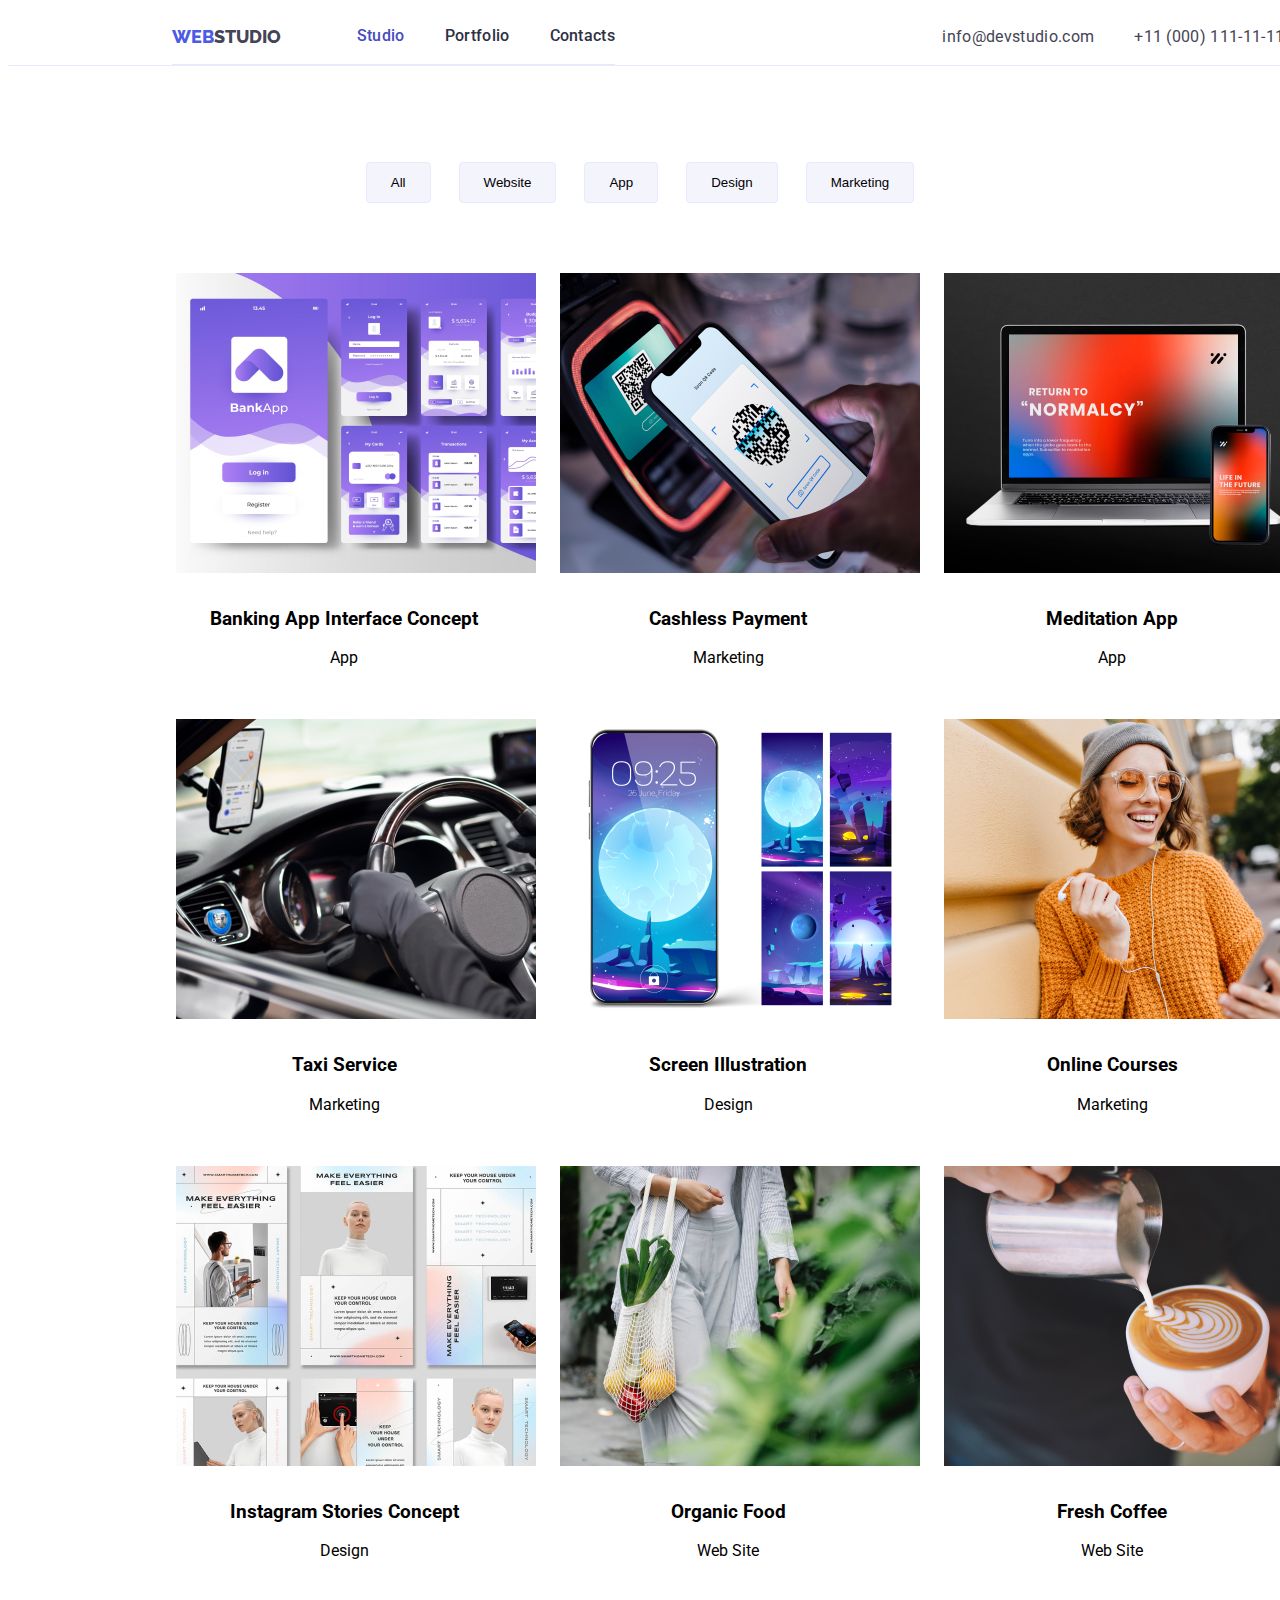
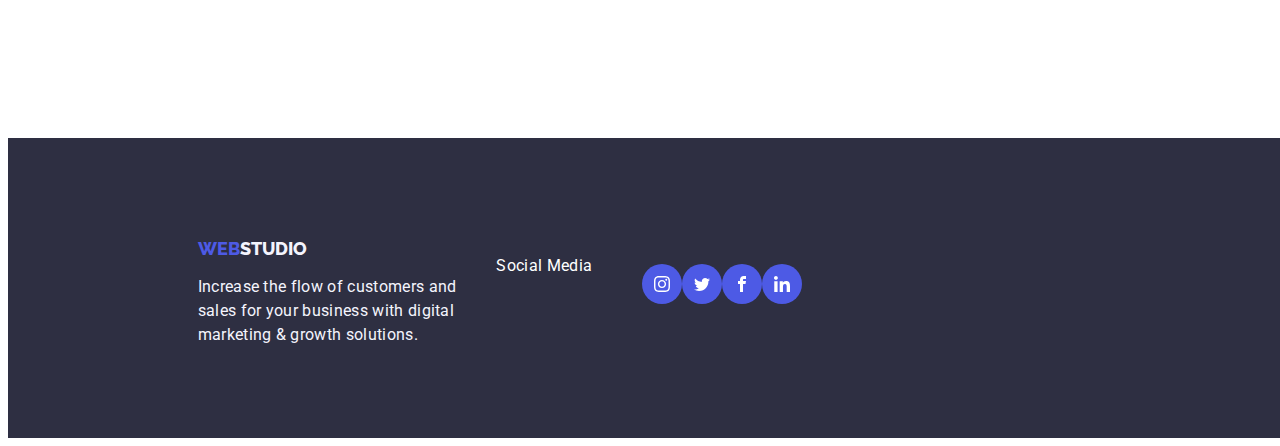
==== portfolio.html @ f3789709 "Initial commit" ====
<!DOCTYPE html>
<html lang="en">

<head>
    <meta charset="UTF-8">
    <meta name="viewport" content="width=device-width, initial-scale=1.0">
    <title>Portfolio</title>
    <link rel="preconnect" href="https://fonts.googleapis.com">
    <link rel="preconnect" href="https://fonts.gstatic.com" crossorigin>
    <link href="https://fonts.googleapis.com/css2?family=Raleway:wght@800&family=Roboto:wght@400;500;700&display=swap"
        rel="stylesheet">
    <link rel="stylesheet" href="./css/styles.css">
</head>
<body>
    <header class="container d-flex header">
        <div class="d-flex">
            <a href="#" class="logo link"><span class="logo-web">WEB</span>STUDIO</a>
            <nav>
                <ul class="list studio">
                    <li>
                        <a href="" class="link nav-link active">Studio</a>
                    </li>
                    <li>
                        <a href="" class="link nav-link"> Portfolio</a>
                    </li>
                    <li>
                        <a href="" class="link nav-link">Contacts</a>
                    </li>
                </ul>
            </nav>
        </div>
        <ul class="list info">
            <li><a href="" class="link contacts ">info@devstudio.com</a></li>
            <li><a href="" class="link contacts">+11 (000) 111-11-11</a></li>
        </ul>
    </header>

    <main>
        <section class="portfolio">
            
            <div>
                <button class="button">All</button>
                <button class="button">Website</button>
                <button class="button">App</button>
                <button class="button">Design</button>
                <button class="button">Marketing</button>
            </div>

            <div class="container">
                <ul class="list">
                    <li>
                        <img src="./images/bankapp.jpg" alt="app">
                        <div class="portfolio-project">
                            <h3>Banking App Interface Concept</h3>
                            <p>App</p>
                        </div>
                    </li>
                    <li>
                        <img src="./images/qrcode.jpg" alt="QRCode">
                        <div class="portfolio-project">
                            <h3>Cashless Payment</h3>
                            <p>Marketing</p>
                        </div>
                    </li>
                    <li>
                        <img src="./images/laptop.jpg" alt="phone">
                        <div class="portfolio-project">
                            <h3>Meditation App</h3>
                            <p>App</p>
                        </div>
                    </li> 
                    <li>
                        <img src="./images/car.jpg" alt="car">
                        <div class="portfolio-project">
                            <h3>Taxi Service</h3>
                            <p>Marketing</p>
                        </div>
                    </li>
                    <li>
                        <img src="./images/phone.jpg" alt="phone">
                        <div class="portfolio-project">
                            <h3>Screen Illustration</h3>
                            <p>Design</p>
                        </div>
                    </li>
                    <li>
                        <img src="./images/orangelady.jpg" alt="orange">
                        <div class="portfolio-project">
                            <h3>Online Courses</h3>
                            <p>Marketing</p>
                        </div>
                    </li>
                    <li>
                        <img src="./images/whitelady.jpg" alt="lady">
                        <div class="portfolio-project">
                            <h3>Instagram Stories Concept</h3>
                            <p>Design</p>
                        </div>
                    </li>
                    <li>
                        <img src="./images/fruits.jpg" alt="fruits">
                        <div class="portfolio-project">
                            <h3>Organic Food</h3>
                            <p>Web Site</p>
                        </div>
                    </li>
                    <li>
                        <img src="./images/coffee.jpg" alt="coffee">
                        <div class="portfolio-project">
                            <h3>Fresh Coffee</h3>
                            <p>Web Site</p>
                        </div>
                    </li>
                </ul>
            </div>
           
        </section>

    </main>

<footer class="footer">
    <div>
        <a href="#" class="logo"><span class="logo-web">WEB</span><span class="logo-studio">STUDIO</span>
        </a>
        <p class="p-footer">Increase the flow of customers and <br> sales for your business with digital <br> marketing
            & growth solutions.</p>
    </div>

    <div class="team-sm">
        <p class="s-footer">Social Media</p>
        <ul>
            <li class="footer-icon">
                <a class="team-sm-icon">
                    <svg width="16" height="16" class="icon icon-facebook">
                        <use xlink:href="./images/icons.svg#instagram"></use>
                    </svg>
                </a>
                <a class="team-sm-icon">
                    <svg width="16" height="16" class="icon icon-facebook">
                        <use xlink:href="./images/icons.svg#twitter"></use>
                    </svg>
                </a>
                <a class="team-sm-icon">
                    <svg width="16" height="16" class="icon icon-facebook">
                        <use xlink:href="./images/icons.svg#facebook"></use>
                    </svg>
                </a>
                <a class="team-sm-icon">
                    <svg width="16" height="16" class="icon icon-facebook">
                        <use xlink:href="./images/icons.svg#linkedin-1"></use>
                    </svg>
                </a>
            </li>
        </ul>
    </div>
</footer>
</body>

</html>
---- css/styles.css ----
:root{
    --iris:#4d5ae5;
    --navyblue: #2e2f42;
    --ocean: #484bbf;
    --white: #fff;
    --slate: #434455;
    --cornflower: #e7e9fc;
    --cloud: #f4f4fd;

}

.logo-web { 
    color:var(--iris);  
}

.logo-studio{
    color: var(--cloud);
}

.logo{
    color:var(--slate);
    font-family: raleway;
    text-decoration: none;
    font-size: 18px;
    font-weight: 800;
}
body{
    font-family: roboto;
}

.list {
    list-style: none;
    padding: 0%;
    display: flex;
    justify-content: center;
}

.link{
    text-decoration: none;
    display: flex;
}

.nav-link{
    font-weight: 500; 
    line-height: 1.5;
    letter-spacing: 0.32px;
    color: var(--navyblue);
}

.nav-link:hover,
.nav-link:focus {
    color: var(--ocean);
}

.active{
    color: var(--ocean);
}

.contacts{
    line-height: 1.5;
    color: var(--slate);
    letter-spacing: 0.32px;
}

.studio {
    gap: 40px;
}

.info {
    gap: 40px;
}

.strategy{
    gap: 24px;
}
.svg{
    background-color: var(--cloud);
    text-align: center;
    padding: 24px 0;
    
}

.team img{
    display: block;
}

.section{
    background-color: var(--cloud);
    padding-top: 120px;
    padding-bottom: 120px;
}

.team-section{
    display: flex;
    justify-content: space-around;
}

.team-caption{
    background-color: white;
    padding: 32px 0px;
}

.bg-dark{
    background-color:var(--navyblue);
    padding-top: 188px;
    padding-bottom: 188px;
    text-align: center;
}

.hero-class{
    color: var(--white);
    text-align: center;
    font-size: 56px;
    font-weight: 700px;
    line-height: 60px; /* 107.143% */
    letter-spacing: 1.12px;
    text-transform: uppercase;
}

.btn{
    background-color:var(--iris);
    color: white;
    border: none;
    border-radius: 4px;
    padding: 16px 32px;
}

.btn:hover {
    cursor: pointer;
    background-color: var(--ocean);
}

.container {
    width: 1440px;
}

.d-flex {
    display: flex;
    align-items: center;
}

.header {
    justify-content: space-around;
    align-items: center;
}

.header .d-flex {
    align-items: center;
    gap: 76px;
}

.team-name{
    color: var(--navyblue); 
    font-size: 20px;
    font-weight: 500;
    line-height: 1.5;
    letter-spacing: 0.4px;
    margin-top: 0%;
}

.team-caption {
    text-align: center;
}

.team-sm{
    display: inline-block;
    display: flex;
    justify-content: space-around;
    padding: 0px;
}

.team-sm-s{
    display: inline-block;
    display: flex;
    justify-content: space-around;
    padding: 0px;
}


.team-sm-icon{
    background-color: var(--iris);
    fill: white;
    border-radius: 50%;
    width: 40px;
    height: 40px;
    display: flex;
    align-items: center;
    justify-content: center;
}
   

 .p-dark{
    color: var(--slate);
    line-height: 1.5;
    letter-spacing: 0.32px;
 }

.center {
    text-align: center;
    color: var(--navyblue);
    font-size: 36px;
    font-weight: 700;
    line-height: 40px;
    letter-spacing: 0.72px;
    text-transform: capitalize;
}

/* customers */
.list{
    fill: #8E8F99;
}
.customer-icon{
    border: 1px solid #8E8F99;
    width: 168px;
    height: 88px;
    align-items: center;
}

.customer-icon{
    display: flex;
    justify-content: center;
    margin: 24px;
}

/* Portfolio */
.portfolio{
    text-align: center;
    
}
.portfolio ul{
    width: 100%;
    flex-wrap: wrap;
}

.portfolio li img{
    width: 100%;
    padding: 12px 12px;
    justify-content: center;
}

.portfolio li{
    width: 25%;
    padding: 12px 12px;
}

.all{
    padding: 12px 24px;
}

.d-flex{
    border-bottom: 1px solid var(--CORNFLOWER, #E7E9FC);
        background: var(--WHITE, #FFF);

}

.footer {
    flex-flow: row wrap;
    margin-top: 150px;
    background-color: var(--navyblue);
    width: 100%;
    height: 100px;
    padding: 100px 15%;
    display: flex;
   
}
.s-footer{
        color: white;
        font-family: Roboto;
        font-size: 16px;
        font-style: normal;
        font-weight: 400;
        line-height: 24px; 
        letter-spacing: 0.32px;
        padding-left: 40px;
       
      
}
.footer-icon{
    display: flex;
    margin: 10px;
    list-style: none;
    
    
}

.button{
    border-radius: 4px;
    border: 1px solid var(--CORNFLOWER, #E7E9FC);
    background: var(--CLOUD, #F4F4FD);
    padding: 12px 24px;
    justify-content: center;
    align-items: center;
    margin: 12px;
    margin-top: 96px;
    margin-bottom: 30px;
}
button:hover{
    cursor: pointer;
    background-color: var(--ocean);
}

.p-footer{
    color: var(--CLOUD, #F4F4FD);
    font-family: Roboto;
    font-size: 16px;
    font-style: normal;
    font-weight: 400;
    line-height: 24px; /* 150% */
    letter-spacing: 0.32px;  
}


.a-footer{
    color: var(--white); 
}
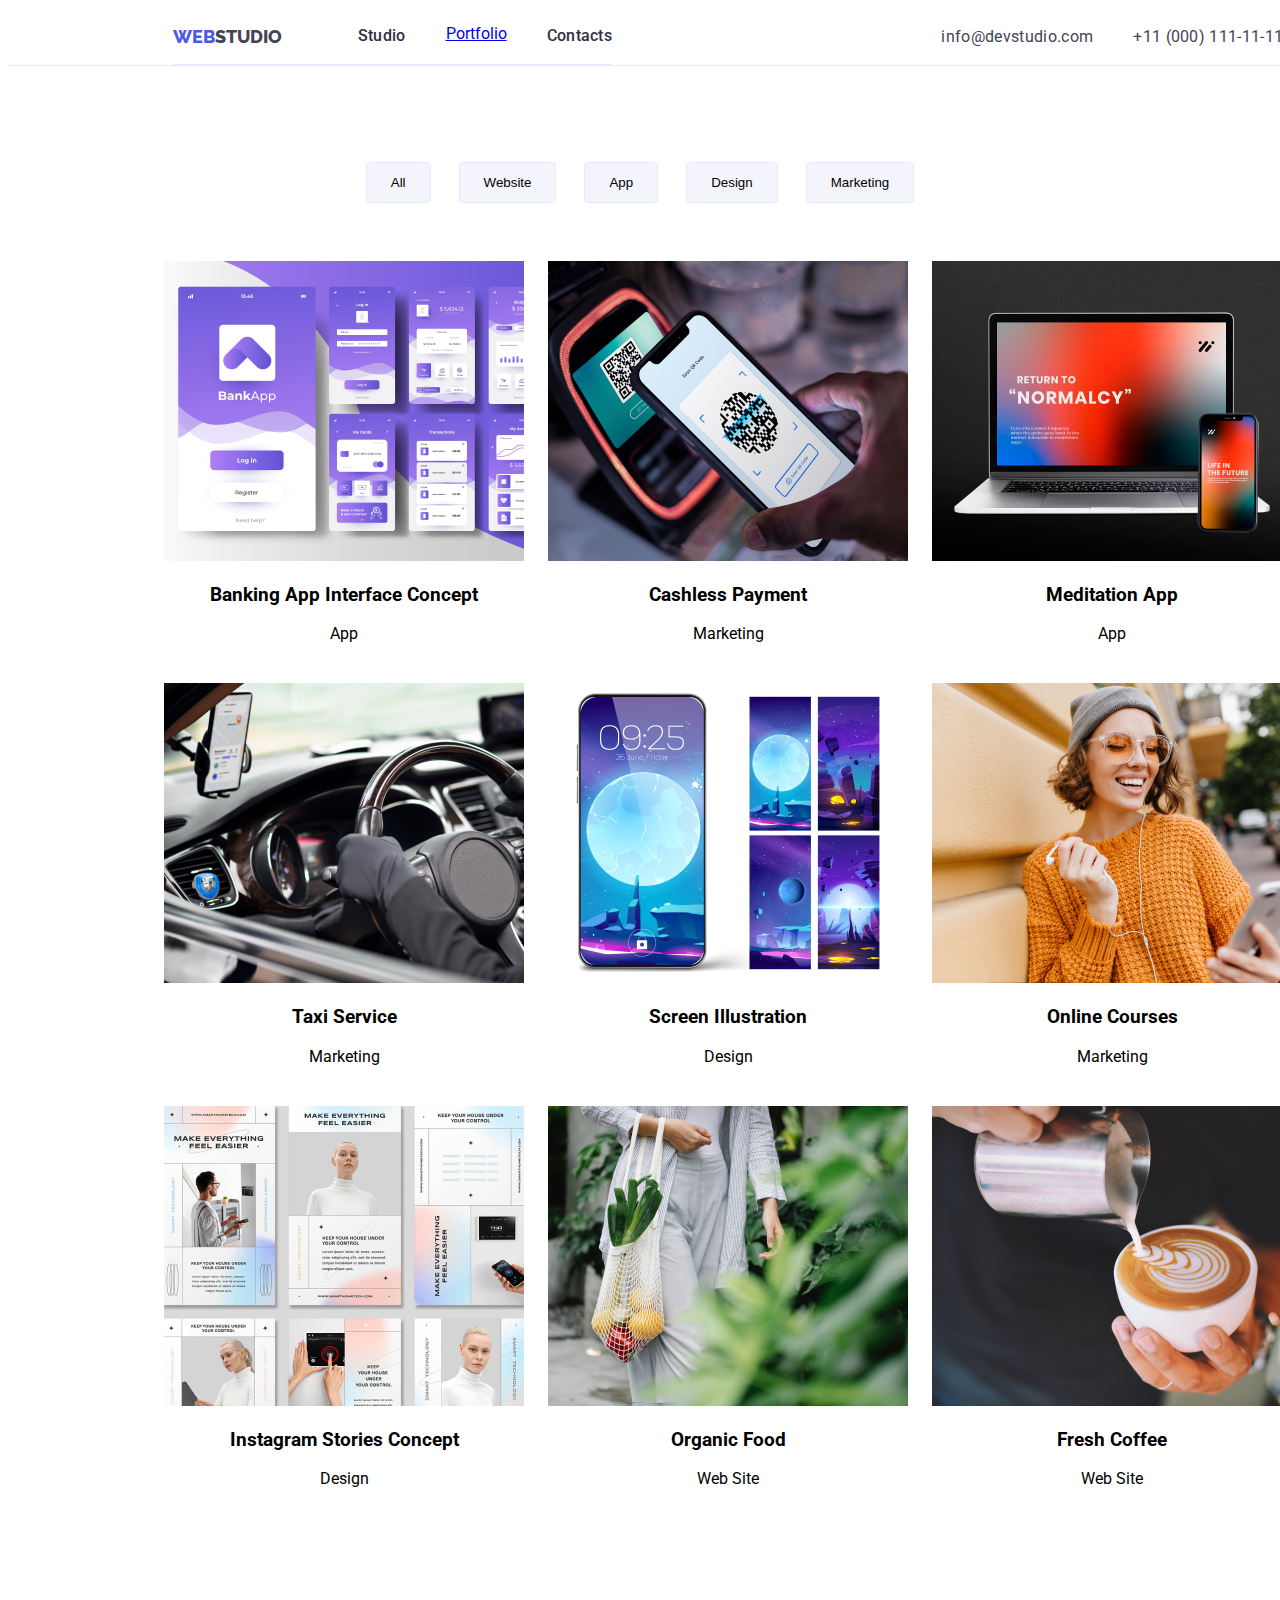
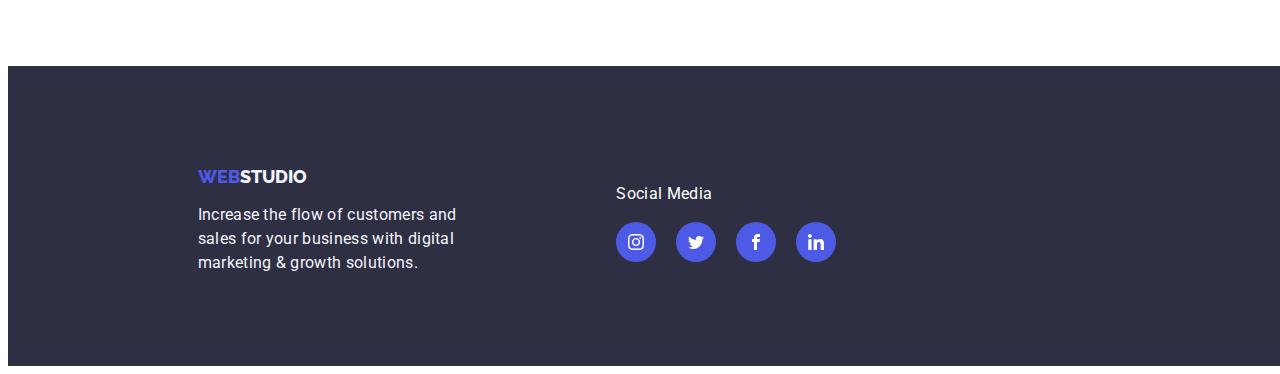
==== commit da1cca0d: "hw5" ====
--- a/portfolio.html
+++ b/portfolio.html
@@ -18,10 +18,10 @@
             <nav>
                 <ul class="list studio">
                     <li>
-                        <a href="" class="link nav-link active">Studio</a>
+                        <a href="index.html" class="link nav-link">Studio</a>
                     </li>
                     <li>
-                        <a href="" class="link nav-link"> Portfolio</a>
+                        <a href="portfolio.html" class="link-nav-link-active"> Portfolio</a>
                     </li>
                     <li>
                         <a href="" class="link nav-link">Contacts</a>
@@ -48,8 +48,13 @@
 
             <div class="container">
                 <ul class="list">
-                    <li>
-                        <img src="./images/bankapp.jpg" alt="app">
+                    <li class="project">
+                        <div class="project-one">
+                            <img src="./images/bankapp.jpg" alt="app">
+                            <div class="project-one-caption">
+                                <p>Lorem, ipsum dolor sit amet consectetur adipisicing elit. Praesentium, culpa repudiandae modi deserunt eveniet corporis quasi voluptas fuga voluptatibus placeat, sequi eius excepturi tempore voluptatum ratione in nam cumque? Culpa.</p>
+                            </div>
+                        </div>
                         <div class="portfolio-project">
                             <h3>Banking App Interface Concept</h3>
                             <p>App</p>
@@ -123,34 +128,32 @@
         <a href="#" class="logo"><span class="logo-web">WEB</span><span class="logo-studio">STUDIO</span>
         </a>
         <p class="p-footer">Increase the flow of customers and <br> sales for your business with digital <br> marketing
-            & growth solutions.</p>
+            & growth
+            solutions.</p>
     </div>
-
-    <div class="team-sm">
+    <div class="team-sm-s">
         <p class="s-footer">Social Media</p>
-        <ul>
-            <li class="footer-icon">
-                <a class="team-sm-icon">
+        <ul class="footer-icon">
+            <li> <a class="team-sm-icon">
                     <svg width="16" height="16" class="icon icon-facebook">
                         <use xlink:href="./images/icons.svg#instagram"></use>
                     </svg>
-                </a>
-                <a class="team-sm-icon">
+                </a></li>
+            <li><a class="team-sm-icon">
                     <svg width="16" height="16" class="icon icon-facebook">
                         <use xlink:href="./images/icons.svg#twitter"></use>
                     </svg>
-                </a>
-                <a class="team-sm-icon">
+                </a></li>
+            <li><a class="team-sm-icon">
                     <svg width="16" height="16" class="icon icon-facebook">
                         <use xlink:href="./images/icons.svg#facebook"></use>
                     </svg>
-                </a>
-                <a class="team-sm-icon">
+                </a></li>
+            <li><a class="team-sm-icon">
                     <svg width="16" height="16" class="icon icon-facebook">
                         <use xlink:href="./images/icons.svg#linkedin-1"></use>
                     </svg>
-                </a>
-            </li>
+                </a></li>
         </ul>
     </div>
 </footer>
--- a/css/styles.css
+++ b/css/styles.css
@@ -23,6 +23,7 @@
     text-decoration: none;
     font-size: 18px;
     font-weight: 800;
+    
 }
 body{
     font-family: roboto;
@@ -38,6 +39,12 @@
 .link{
     text-decoration: none;
     display: flex;
+}
+
+.list-info{
+    margin-left: 332px;
+    display: flex;
+    list-style: none;
 }
 
 .nav-link{
@@ -52,8 +59,19 @@
     color: var(--ocean);
 }
 
-.active{
+.active {
     color: var(--ocean);
+}
+
+.active::after {
+    content: " ";
+    display: block;
+    height: 4px;
+    width: 100%;
+    border-radius: 2px;
+    background-color: var(--iris);
+    position: relative;
+    top: 15px;
 }
 
 .contacts{
@@ -93,6 +111,7 @@
 .team-section{
     display: flex;
     justify-content: space-around;
+    padding-top: 120px;
 }
 
 .team-caption{
@@ -101,7 +120,9 @@
 }
 
 .bg-dark{
-    background-color:var(--navyblue);
+    background: linear-gradient(rgba(46, 47, 66, 0.70), rgba(46, 47, 66, 0.70)), url("../images/people-office.jpg");
+    background-size: cover;
+    /*background-color:var(--navyblue);*/
     padding-top: 188px;
     padding-bottom: 188px;
     text-align: center;
@@ -171,9 +192,9 @@
 
 .team-sm-s{
     display: inline-block;
-    display: flex;
     justify-content: space-around;
     padding: 0px;
+    
 }
 
 
@@ -232,15 +253,48 @@
     flex-wrap: wrap;
 }
 
-.portfolio li img{
+.portfolio-li-img{
     width: 100%;
     padding: 12px 12px;
     justify-content: center;
+    display: block;
 }
 
 .portfolio li{
     width: 25%;
     padding: 12px 12px;
+}
+
+.project:hover .project-one-caption {
+    opacity: 1;
+    transform: translateY(0);
+}
+
+.project {
+    overflow: hidden;
+}
+
+.project-one {
+    position: relative;
+    overflow: hidden;
+
+}
+
+.project-one-caption {
+    position: absolute;
+    background-color: rgba(77, 90, 229, 1);
+    color: white;
+    width: 100%;
+    height: 100%;
+    top: 0;
+    left: 0 ;
+    opacity: 0;
+    transform: translateY(100%);
+    transition: transform 0.25s cubic-bezier(0.4, 0, 0.2, 1);
+}
+
+.project-one-caption p {
+    padding: 40px 32px;
 }
 
 .all{
@@ -272,15 +326,15 @@
         line-height: 24px; 
         letter-spacing: 0.32px;
         padding-left: 40px;
-       
-      
-}
+        margin-left: 120px;      
+}
+
 .footer-icon{
     display: flex;
     margin: 10px;
     list-style: none;
-    
-    
+    gap: 20px;
+    margin-left: 120px;
 }
 
 .button{
